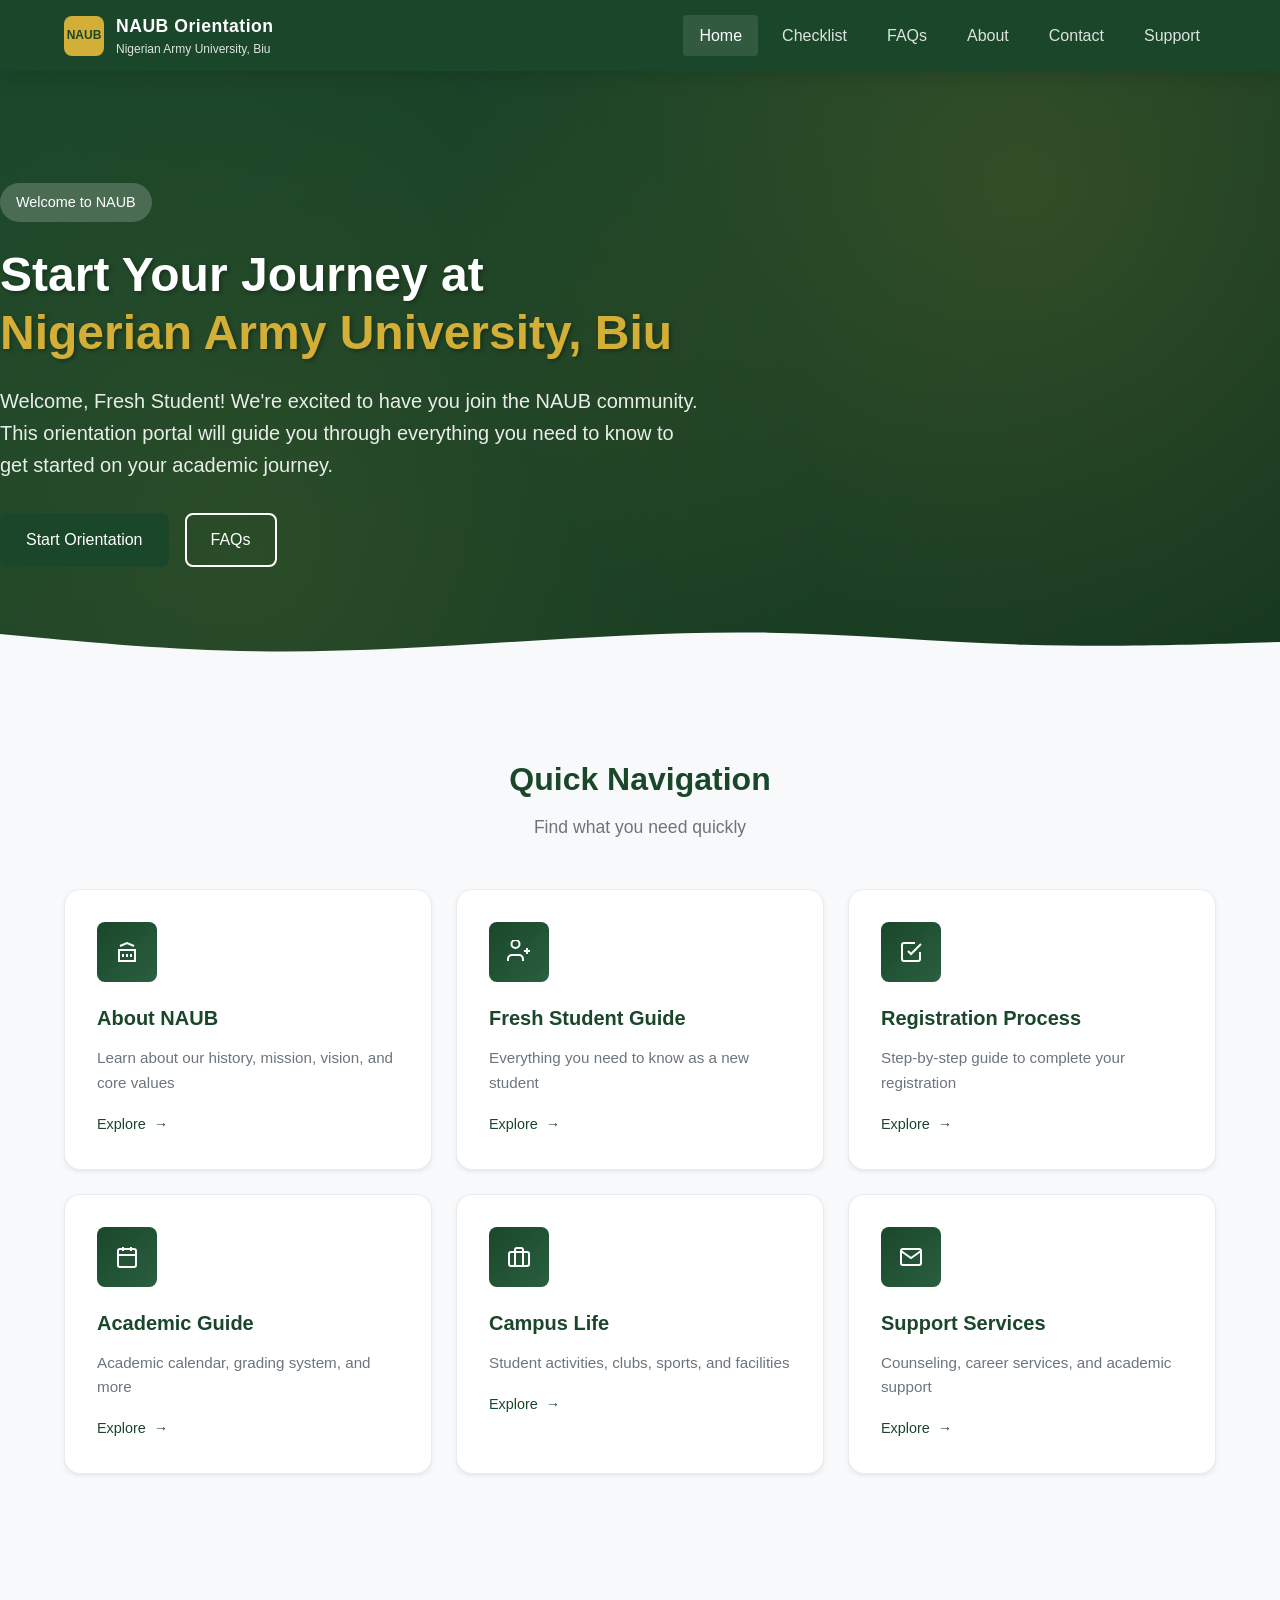
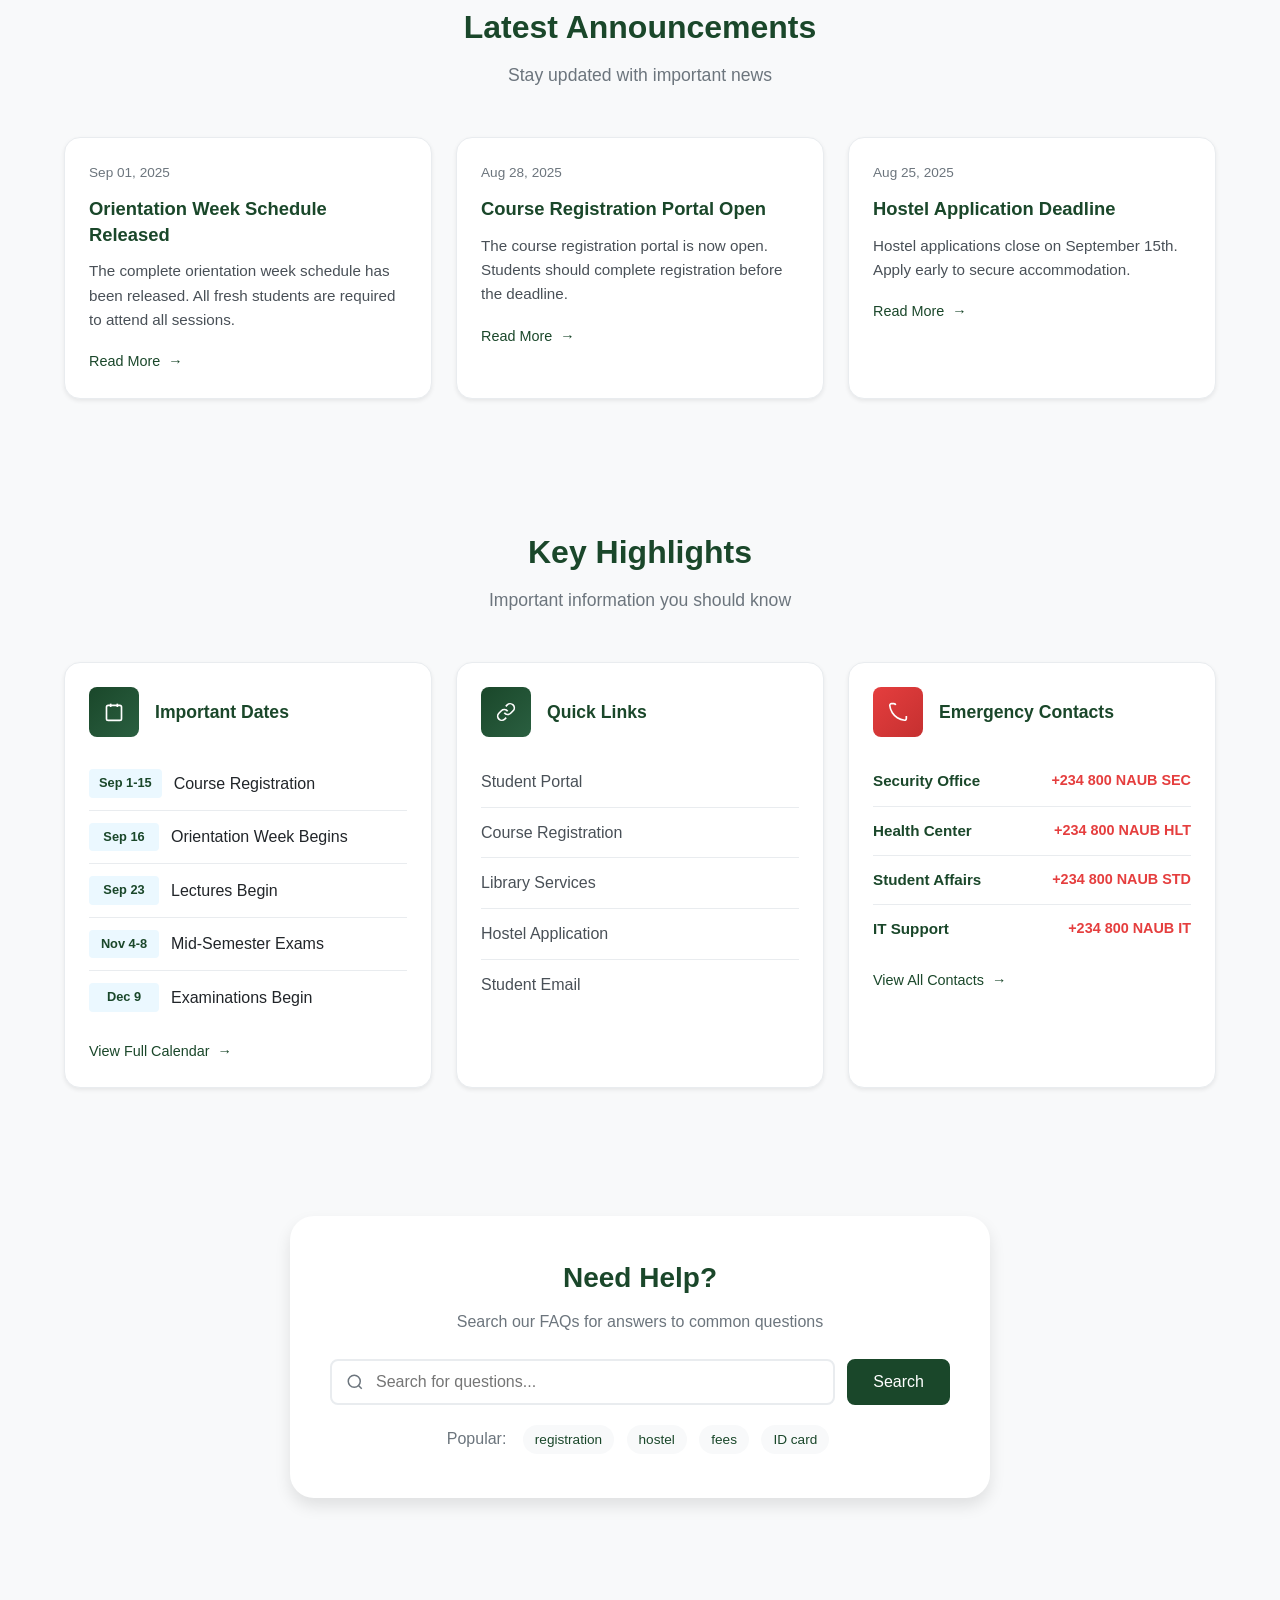
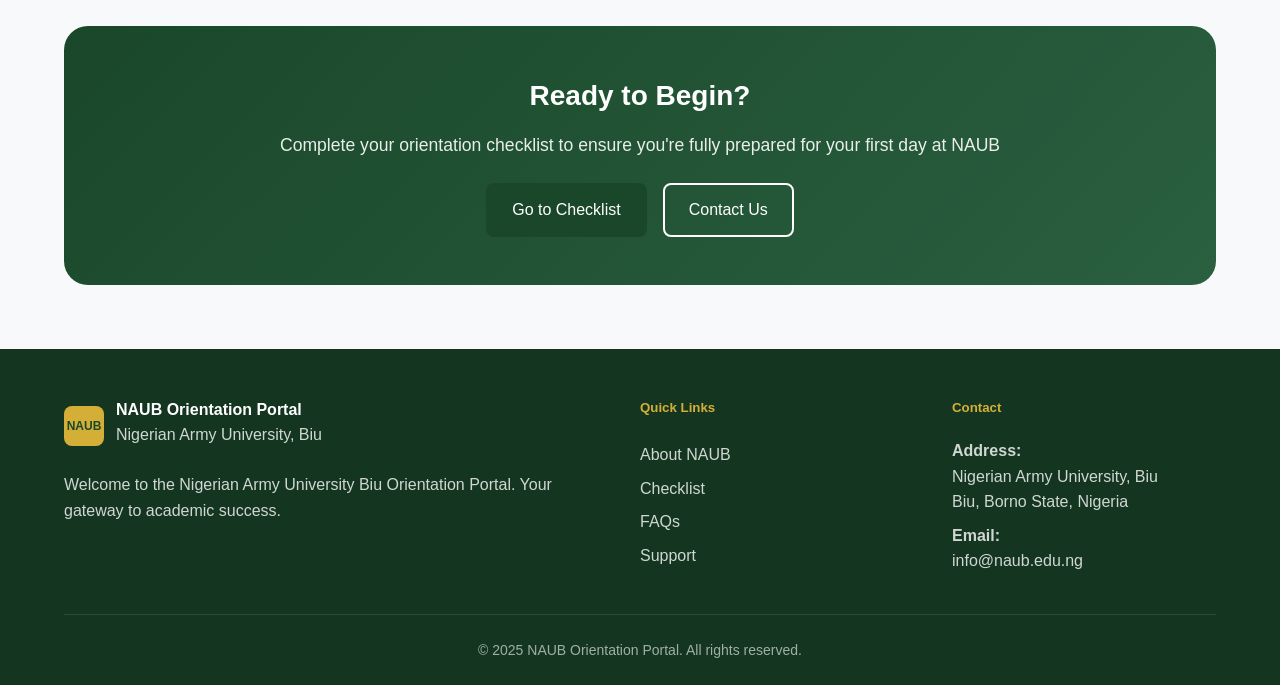
==== index.html @ d40f9c39 "Add styles and support page for NAUB Orientation Portal - Created a new CSS file (style.css) with co" ====
<!DOCTYPE html>
<html lang="en">
<head>
    <meta charset="UTF-8">
    <meta name="viewport" content="width=device-width, initial-scale=1.0">
    <meta name="description" content="NAUB Orientation Portal - Nigerian Army University Biu">
    <title>NAUB Orientation Portal | Welcome Fresh Students</title>
    <link rel="stylesheet" href="style.css">
</head>
<body>
    <header class="navbar" id="navbar">
        <div class="container">
            <a href="#" class="logo">
                <div class="logo-icon">NAUB</div>
                <div class="logo-text">
                    <span class="site-title">NAUB Orientation</span>
                    <span class="site-subtitle">Nigerian Army University, Biu</span>
                </div>
            </a>
            <button class="nav-toggle" id="navToggle" aria-label="Toggle navigation">
                <span></span>
                <span></span>
                <span></span>
            </button>
            <nav class="nav-menu" id="navMenu">
                <a href="index.html" class="nav-link active">Home</a>
                <a href="checklist.html" class="nav-link">Checklist</a>
                <a href="faq.html" class="nav-link">FAQs</a>
                <a href="about.html" class="nav-link">About</a>
                <a href="contact.html" class="nav-link">Contact</a>
                <a href="support.html" class="nav-link">Support</a>
            </nav>
        </div>
    </header>

    <main>
        <!-- Hero Section -->
        <section class="hero">
            <div class="hero-content">
                <div class="hero-badge">
                    <span>Welcome to NAUB</span>
                </div>
                <h1>Start Your Journey at<br><span class="accent">Nigerian Army University, Biu</span></h1>
                <p>Welcome, Fresh Student! We're excited to have you join the NAUB community. This orientation portal will guide you through everything you need to know to get started on your academic journey.</p>
                <div class="hero-buttons">
                    <a href="checklist.html" class="btn btn-primary">Start Orientation</a>
                    <a href="faq.html" class="btn btn-outline">FAQs</a>
                </div>
            </div>
            <div class="hero-wave">
                <svg viewBox="0 0 1440 320" preserveAspectRatio="none">
                    <path fill="#f8f9fa" d="M0,96L48,112C96,128,192,160,288,165.3C384,171,480,149,576,128C672,107,768,85,864,90.7C960,96,1056,128,1152,138.7C1248,149,1344,139,1392,133.3L1440,128L1440,320L1392,320C1344,320,1248,320,1152,320C1056,320,960,320,864,320C768,320,672,320,576,320C480,320,384,320,288,320C192,320,96,320,48,320L0,320Z"></path>
                </svg>
            </div>
        </section>

        <!-- Quick Navigation -->
        <section class="section">
            <div class="container">
                <div class="section-header">
                    <h2>Quick Navigation</h2>
                    <p>Find what you need quickly</p>
                </div>
                <div class="nav-cards">
                    <a href="about.html" class="nav-card">
                        <div class="nav-card-icon">
                            <svg width="24" height="24" viewBox="0 0 24 24" fill="none" stroke="currentColor" stroke-width="2">
                                <path d="M3 21h18M3 10h18M5 6l7-3 7 3M4 10v11M20 10v11M8 14v3M12 14v3M16 14v3"/>
                            </svg>
                        </div>
                        <h3>About NAUB</h3>
                        <p>Learn about our history, mission, vision, and core values</p>
                        <span class="nav-card-link">Explore <span class="arrow">&rarr;</span></span>
                    </a>
                    <a href="checklist.html" class="nav-card">
                        <div class="nav-card-icon">
                            <svg width="24" height="24" viewBox="0 0 24 24" fill="none" stroke="currentColor" stroke-width="2">
                                <path d="M16 21v-2a4 4 0 0 0-4-4H5a4 4 0 0 0-4 4v2"/><circle cx="8.5" cy="4" r="4"/><line x1="20" y1="8" x2="20" y2="14"/><line x1="23" y1="11" x2="17" y2="11"/>
                            </svg>
                        </div>
                        <h3>Fresh Student Guide</h3>
                        <p>Everything you need to know as a new student</p>
                        <span class="nav-card-link">Explore <span class="arrow">&rarr;</span></span>
                    </a>
                    <a href="checklist.html" class="nav-card">
                        <div class="nav-card-icon">
                            <svg width="24" height="24" viewBox="0 0 24 24" fill="none" stroke="currentColor" stroke-width="2">
                                <path d="M9 11l3 3L22 4"/><path d="M21 12v7a2 2 0 0 1-2 2H5a2 2 0 0 1-2-2V5a2 2 0 0 1 2-2h11"/>
                            </svg>
                        </div>
                        <h3>Registration Process</h3>
                        <p>Step-by-step guide to complete your registration</p>
                        <span class="nav-card-link">Explore <span class="arrow">&rarr;</span></span>
                    </a>
                    <a href="about.html" class="nav-card">
                        <div class="nav-card-icon">
                            <svg width="24" height="24" viewBox="0 0 24 24" fill="none" stroke="currentColor" stroke-width="2">
                                <rect x="3" y="4" width="18" height="18" rx="2" ry="2"/><line x1="16" y1="2" x2="16" y2="6"/><line x1="8" y1="2" x2="8" y2="6"/><line x1="3" y1="10" x2="21" y2="10"/>
                            </svg>
                        </div>
                        <h3>Academic Guide</h3>
                        <p>Academic calendar, grading system, and more</p>
                        <span class="nav-card-link">Explore <span class="arrow">&rarr;</span></span>
                    </a>
                    <a href="about.html" class="nav-card">
                        <div class="nav-card-icon">
                            <svg width="24" height="24" viewBox="0 0 24 24" fill="none" stroke="currentColor" stroke-width="2">
                                <rect x="2" y="7" width="20" height="14" rx="2" ry="2"/><path d="M16 21V5a2 2 0 0 0-2-2h-4a2 2 0 0 0-2 2v16"/>
                            </svg>
                        </div>
                        <h3>Campus Life</h3>
                        <p>Student activities, clubs, sports, and facilities</p>
                        <span class="nav-card-link">Explore <span class="arrow">&rarr;</span></span>
                    </a>
                    <a href="support.html" class="nav-card">
                        <div class="nav-card-icon">
                            <svg width="24" height="24" viewBox="0 0 24 24" fill="none" stroke="currentColor" stroke-width="2">
                                <path d="M4 4h16c1.1 0 2 .9 2 2v12c0 1.1-.9 2-2 2H4c-1.1 0-2-.9-2-2V6c0-1.1.9-2 2-2z"/><polyline points="22,6 12,13 2,6"/>
                            </svg>
                        </div>
                        <h3>Support Services</h3>
                        <p>Counseling, career services, and academic support</p>
                        <span class="nav-card-link">Explore <span class="arrow">&rarr;</span></span>
                    </a>
                </div>
            </div>
        </section>

        <!-- Announcements -->
        <section class="section bg-light">
            <div class="container">
                <div class="section-header">
                    <div>
                        <h2>Latest Announcements</h2>
                        <p>Stay updated with important news</p>
                    </div>
                </div>
                <div class="announcement-cards">
                    <article class="announcement-card">
                        <div class="announcement-date">Sep 01, 2025</div>
                        <h3>Orientation Week Schedule Released</h3>
                        <p>The complete orientation week schedule has been released. All fresh students are required to attend all sessions.</p>
                        <a href="#" class="announcement-link">Read More <span class="arrow">&rarr;</span></a>
                    </article>
                    <article class="announcement-card">
                        <div class="announcement-date">Aug 28, 2025</div>
                        <h3>Course Registration Portal Open</h3>
                        <p>The course registration portal is now open. Students should complete registration before the deadline.</p>
                        <a href="#" class="announcement-link">Read More <span class="arrow">&rarr;</span></a>
                    </article>
                    <article class="announcement-card">
                        <div class="announcement-date">Aug 25, 2025</div>
                        <h3>Hostel Application Deadline</h3>
                        <p>Hostel applications close on September 15th. Apply early to secure accommodation.</p>
                        <a href="#" class="announcement-link">Read More <span class="arrow">&rarr;</span></a>
                    </article>
                </div>
            </div>
        </section>

        <!-- Highlights -->
        <section class="section">
            <div class="container">
                <div class="section-header">
                    <h2>Key Highlights</h2>
                    <p>Important information you should know</p>
                </div>
                <div class="highlight-cards">
                    <div class="highlight-card">
                        <div class="highlight-header">
                            <div class="highlight-icon">
                                <svg width="20" height="20" viewBox="0 0 24 24" fill="none" stroke="currentColor" stroke-width="2">
                                    <rect x="3" y="4" width="18" height="18" rx="2" ry="2"/><line x1="16" y1="2" x2="16" y2="6"/><line x1="8" y1="2" x2="8" y2="6"/>
                                </svg>
                            </div>
                            <h3>Important Dates</h3>
                        </div>
                        <ul class="highlight-list">
                            <li><span class="date-badge">Sep 1-15</span><span>Course Registration</span></li>
                            <li><span class="date-badge">Sep 16</span><span>Orientation Week Begins</span></li>
                            <li><span class="date-badge">Sep 23</span><span>Lectures Begin</span></li>
                            <li><span class="date-badge">Nov 4-8</span><span>Mid-Semester Exams</span></li>
                            <li><span class="date-badge">Dec 9</span><span>Examinations Begin</span></li>
                        </ul>
                        <a href="#" class="highlight-link">View Full Calendar <span class="arrow">&rarr;</span></a>
                    </div>
                    <div class="highlight-card">
                        <div class="highlight-header">
                            <div class="highlight-icon">
                                <svg width="20" height="20" viewBox="0 0 24 24" fill="none" stroke="currentColor" stroke-width="2">
                                    <path d="M10 13a5 5 0 0 0 7.54.54l3-3a5 5 0 0 0-7.07-7.07l-1.72 1.71"/><path d="M14 11a5 5 0 0 0-7.54-.54l-3 3a5 5 0 0 0 7.07 7.07l1.71-1.71"/>
                                </svg>
                            </div>
                            <h3>Quick Links</h3>
                        </div>
                        <ul class="highlight-list quick-links">
                            <li><a href="#">Student Portal</a></li>
                            <li><a href="#">Course Registration</a></li>
                            <li><a href="#">Library Services</a></li>
                            <li><a href="#">Hostel Application</a></li>
                            <li><a href="#">Student Email</a></li>
                        </ul>
                    </div>
                    <div class="highlight-card">
                        <div class="highlight-header">
                            <div class="highlight-icon emergency">
                                <svg width="20" height="20" viewBox="0 0 24 24" fill="none" stroke="currentColor" stroke-width="2">
                                    <path d="M22 16.92v3a2 2 0 0 1-2.18 2 19.79 19.79 0 0 1-8.63-3.07 19.5 19.5 0 0 1-6-6 19.79 19.79 0 0 1-3.07-8.67A2 2 0 0 1 4.11 2h3a2 2 0 0 1 2 1.72"/>
                                </svg>
                            </div>
                            <h3>Emergency Contacts</h3>
                        </div>
                        <ul class="highlight-list emergency-contacts">
                            <li><div><strong>Security Office</strong><span>+234 800 NAUB SEC</span></div></li>
                            <li><div><strong>Health Center</strong><span>+234 800 NAUB HLT</span></div></li>
                            <li><div><strong>Student Affairs</strong><span>+234 800 NAUB STD</span></div></li>
                            <li><div><strong>IT Support</strong><span>+234 800 NAUB IT</span></div></li>
                        </ul>
                        <a href="contact.html" class="highlight-link">View All Contacts <span class="arrow">&rarr;</span></a>
                    </div>
                </div>
            </div>
        </section>

        <!-- Search/FAQ -->
        <section class="section bg-light">
            <div class="container">
                <div class="search-section">
                    <h2>Need Help?</h2>
                    <p>Search our FAQs for answers to common questions</p>
                    <form action="faq.html" method="GET" class="search-form">
                        <div class="search-input-wrapper">
                            <svg class="search-icon" width="18" height="18" viewBox="0 0 24 24" fill="none" stroke="currentColor" stroke-width="2">
                                <circle cx="11" cy="11" r="8"/><path d="M21 21l-4.35-4.35"/>
                            </svg>
                            <input type="text" name="search" placeholder="Search for questions...">
                        </div>
                        <button type="submit" class="btn btn-primary">Search</button>
                    </form>
                    <div class="search-suggestions">
                        <span>Popular:</span>
                        <a href="faq.html?search=registration">registration</a>
                        <a href="faq.html?search=hostel">hostel</a>
                        <a href="faq.html?search=fees">fees</a>
                        <a href="faq.html?search=ID card">ID card</a>
                    </div>
                </div>
            </div>
        </section>

        <!-- CTA -->
        <section class="section">
            <div class="container">
                <div class="cta-box">
                    <h2>Ready to Begin?</h2>
                    <p>Complete your orientation checklist to ensure you're fully prepared for your first day at NAUB</p>
                    <div class="cta-buttons">
                        <a href="checklist.html" class="btn btn-primary">Go to Checklist</a>
                        <a href="contact.html" class="btn btn-outline">Contact Us</a>
                    </div>
                </div>
            </div>
        </section>
    </main>

    <footer class="footer">
        <div class="container">
            <div class="footer-grid">
                <div class="footer-col">
                    <div class="footer-logo">
                        <div class="logo-icon">NAUB</div>
                        <div>
                            <h4>NAUB Orientation Portal</h4>
                            <p>Nigerian Army University, Biu</p>
                        </div>
                    </div>
                    <p>Welcome to the Nigerian Army University Biu Orientation Portal. Your gateway to academic success.</p>
                </div>
                <div class="footer-col">
                    <h5>Quick Links</h5>
                    <a href="about.html">About NAUB</a>
                    <a href="checklist.html">Checklist</a>
                    <a href="faq.html">FAQs</a>
                    <a href="support.html">Support</a>
                </div>
                <div class="footer-col">
                    <h5>Contact</h5>
                    <p><strong>Address:</strong><br>Nigerian Army University, Biu<br>Biu, Borno State, Nigeria</p>
                    <p><strong>Email:</strong><br>info@naub.edu.ng</p>
                </div>
            </div>
            <div class="footer-bottom">
                <p>&copy; 2025 NAUB Orientation Portal. All rights reserved.</p>
            </div>
        </div>
    </footer>

    <script src="main.js"></script>
</body>
</html>
---- style.css ----
:root {
    --naub-primary: #1a472a;
    --naub-primary-dark: #143620;
    --naub-primary-light: #2a5f40;
    --naub-gold: #d4af37;
    --naub-gold-dark: #b8962f;
    --naub-white: #ffffff;
    --naub-light: #f8f9fa;
    --naub-gray-light: #e9ecef;
    --naub-gray: #6c757d;
    --naub-gray-dark: #495057;
    --naub-black: #212529;
    --shadow-sm: 0 0.125rem 0.25rem rgba(0, 0, 0, 0.075);
    --shadow-md: 0 0.5rem 1rem rgba(0, 0, 0, 0.1);
    --shadow-lg: 0 1rem 3rem rgba(0, 0, 0, 0.15);
    --radius-sm: 0.25rem;
    --radius-md: 0.5rem;
    --radius-lg: 1rem;
    --radius-xl: 1.5rem;
    --transition: 0.3s ease-in-out;
}

* {
    margin: 0;
    padding: 0;
    box-sizing: border-box;
}

html {
    scroll-behavior: smooth;
}

body {
    font-family: -apple-system, BlinkMacSystemFont, 'Segoe UI', Roboto, 'Helvetica Neue', Arial, sans-serif;
    font-size: 1rem;
    line-height: 1.6;
    color: var(--naub-black);
    background-color: var(--naub-light);
    min-height: 100vh;
    display: flex;
    flex-direction: column;
}

main {
    flex: 1;
}

a {
    color: var(--naub-primary);
    text-decoration: none;
    transition: color var(--transition);
}

a:hover {
    color: var(--naub-gold);
}

.container {
    max-width: 1200px;
    margin: 0 auto;
    padding: 0 1.5rem;
}

/* Buttons */
.btn {
    display: inline-flex;
    align-items: center;
    justify-content: center;
    padding: 0.75rem 1.5rem;
    font-weight: 500;
    border-radius: var(--radius-md);
    transition: all var(--transition);
    cursor: pointer;
    border: 2px solid transparent;
    font-size: 1rem;
}

.btn-primary {
    background-color: var(--naub-primary);
    color: var(--naub-white);
    border-color: var(--naub-primary);
}

.btn-primary:hover {
    background-color: var(--naub-primary-dark);
    color: var(--naub-white);
    transform: translateY(-2px);
    box-shadow: var(--shadow-md);
    color: var(--naub-white);
}

.btn-outline {
    background-color: transparent;
    color: var(--naub-white);
    border-color: var(--naub-white);
}

.btn-outline:hover {
    background-color: var(--naub-white);
    color: var(--naub-primary);
    transform: translateY(-2px);
}

/* Navbar */
.navbar {
    position: fixed;
    top: 0;
    left: 0;
    right: 0;
    background-color: var(--naub-primary);
    padding: 0.75rem 0;
    z-index: 1000;
    box-shadow: var(--shadow-md);
}

.navbar .container {
    display: flex;
    align-items: center;
    justify-content: space-between;
}

.logo {
    display: flex;
    align-items: center;
    gap: 0.75rem;
}

.logo-icon {
    width: 40px;
    height: 40px;
    background: var(--naub-gold);
    border-radius: var(--radius-md);
    display: flex;
    align-items: center;
    justify-content: center;
    color: var(--naub-primary);
    font-weight: 700;
    font-size: 0.75rem;
}

.logo-text {
    display: flex;
    flex-direction: column;
}

.site-title {
    font-size: 1.1rem;
    font-weight: 700;
    color: var(--naub-white);
    letter-spacing: 0.5px;
}

.site-subtitle {
    font-size: 0.75rem;
    color: rgba(255, 255, 255, 0.85);
}

.nav-menu {
    display: flex;
    align-items: center;
    gap: 0.5rem;
}

.nav-link {
    color: rgba(255, 255, 255, 0.85);
    padding: 0.5rem 1rem;
    font-weight: 500;
    border-radius: var(--radius-sm);
    transition: all var(--transition);
}

.nav-link:hover,
.nav-link.active {
    color: var(--naub-white);
    background-color: rgba(255, 255, 255, 0.1);
}

.nav-toggle {
    display: none;
    flex-direction: column;
    gap: 5px;
    background: transparent;
    border: none;
    cursor: pointer;
    padding: 0.5rem;
}

.nav-toggle span {
    display: block;
    width: 25px;
    height: 3px;
    background-color: var(--naub-white);
    border-radius: 2px;
    transition: all var(--transition);
}

/* Hero Section */
.hero {
    position: relative;
    min-height: 70vh;
    display: flex;
    align-items: center;
    background: linear-gradient(135deg, var(--naub-primary) 0%, var(--naub-primary-dark) 100%);
    margin-top: 60px;
    overflow: hidden;
}

.hero::before {
    content: '';
    position: absolute;
    top: 0;
    left: 0;
    right: 0;
    bottom: 0;
    background: 
        radial-gradient(circle at 20% 80%, rgba(212, 175, 55, 0.1) 0%, transparent 50%),
        radial-gradient(circle at 80% 20%, rgba(212, 175, 55, 0.15) 0%, transparent 50%);
}

.hero-content {
    position: relative;
    z-index: 1;
    color: var(--naub-white);
    max-width: 700px;
}

.hero-badge {
    display: inline-block;
    background: rgba(255, 255, 255, 0.2);
    padding: 0.5rem 1rem;
    border-radius: 50px;
    font-size: 0.9rem;
    font-weight: 500;
    margin-bottom: 1.5rem;
    backdrop-filter: blur(5px);
}

.hero h1 {
    font-size: 3rem;
    font-weight: 700;
    line-height: 1.2;
    margin-bottom: 1.5rem;
    text-shadow: 2px 2px 4px rgba(0, 0, 0, 0.3);
}

.hero .accent {
    color: var(--naub-gold);
}

.hero p {
    font-size: 1.25rem;
    margin-bottom: 2rem;
    opacity: 0.9;
}

.hero-buttons {
    display: flex;
    gap: 1rem;
    flex-wrap: wrap;
}

.hero-wave {
    position: absolute;
    bottom: 0;
    left: 0;
    right: 0;
    overflow: hidden;
    line-height: 0;
}

.hero-wave svg {
    display: block;
    width: 100%;
    height: 80px;
}

/* Sections */
.section {
    padding: 4rem 0;
}

.section.bg-light {
    background-color: var(--naub-light);
}

.section-header {
    text-align: center;
    margin-bottom: 3rem;
}

.section-header h2 {
    font-size: 2rem;
    font-weight: 700;
    color: var(--naub-primary);
    margin-bottom: 0.5rem;
}

.section-header p {
    color: var(--naub-gray);
    font-size: 1.1rem;
}

/* Navigation Cards */
.nav-cards {
    display: grid;
    grid-template-columns: repeat(auto-fit, minmax(300px, 1fr));
    gap: 1.5rem;
}

.nav-card {
    display: block;
    background: var(--naub-white);
    border-radius: var(--radius-lg);
    padding: 2rem;
    box-shadow: var(--shadow-sm);
    transition: all var(--transition);
    border: 1px solid var(--naub-gray-light);
}

.nav-card:hover {
    transform: translateY(-5px);
    box-shadow: var(--shadow-lg);
    border-color: var(--naub-primary);
}

.nav-card-icon {
    width: 60px;
    height: 60px;
    background: linear-gradient(135deg, var(--naub-primary) 0%, var(--naub-primary-light) 100%);
    border-radius: var(--radius-md);
    display: flex;
    align-items: center;
    justify-content: center;
    margin-bottom: 1.25rem;
    color: var(--naub-white);
}

.nav-card h3 {
    font-size: 1.25rem;
    font-weight: 600;
    color: var(--naub-primary);
    margin-bottom: 0.75rem;
}

.nav-card p {
    color: var(--naub-gray);
    font-size: 0.95rem;
    margin-bottom: 1rem;
}

.nav-card-link {
    color: var(--naub-primary);
    font-weight: 500;
    font-size: 0.9rem;
    display: inline-flex;
    align-items: center;
}

.nav-card-link .arrow {
    margin-left: 0.5rem;
    transition: margin-left var(--transition);
}

.nav-card:hover .nav-card-link .arrow {
    margin-left: 0.75rem;
}

/* Announcement Cards */
.announcement-cards {
    display: grid;
    grid-template-columns: repeat(auto-fit, minmax(300px, 1fr));
    gap: 1.5rem;
}

.announcement-card {
    background: var(--naub-white);
    border-radius: var(--radius-lg);
    padding: 1.5rem;
    box-shadow: var(--shadow-sm);
    transition: all var(--transition);
    border: 1px solid var(--naub-gray-light);
}

.announcement-card:hover {
    transform: translateY(-3px);
    box-shadow: var(--shadow-md);
}

.announcement-date {
    color: var(--naub-gray);
    font-size: 0.85rem;
    margin-bottom: 0.75rem;
}

.announcement-card h3 {
    font-size: 1.15rem;
    font-weight: 600;
    color: var(--naub-primary);
    margin-bottom: 0.75rem;
    line-height: 1.4;
}

.announcement-card p {
    color: var(--naub-gray-dark);
    font-size: 0.95rem;
    margin-bottom: 1rem;
    line-height: 1.6;
}

.announcement-link {
    color: var(--naub-primary);
    font-weight: 500;
    font-size: 0.9rem;
    display: inline-flex;
    align-items: center;
}

.announcement-link .arrow {
    margin-left: 0.5rem;
    transition: margin-left var(--transition);
}

.announcement-link:hover .arrow {
    margin-left: 0.75rem;
}

/* Highlight Cards */
.highlight-cards {
    display: grid;
    grid-template-columns: repeat(3, 1fr);
    gap: 1.5rem;
}

.highlight-card {
    background: var(--naub-white);
    border-radius: var(--radius-lg);
    padding: 1.5rem;
    box-shadow: var(--shadow-sm);
    border: 1px solid var(--naub-gray-light);
}

.highlight-header {
    display: flex;
    align-items: center;
    margin-bottom: 1.25rem;
}

.highlight-icon {
    width: 50px;
    height: 50px;
    background: linear-gradient(135deg, var(--naub-primary) 0%, var(--naub-primary-light) 100%);
    border-radius: var(--radius-md);
    display: flex;
    align-items: center;
    justify-content: center;
    margin-right: 1rem;
    flex-shrink: 0;
    color: var(--naub-white);
}

.highlight-icon.emergency {
    background: linear-gradient(135deg, #e53e3e 0%, #c53030 100%);
}

.highlight-header h3 {
    font-size: 1.1rem;
    font-weight: 600;
    color: var(--naub-primary);
    margin-bottom: 0;
}

.highlight-list {
    list-style: none;
    padding: 0;
    margin: 0;
}

.highlight-list li {
    padding: 0.75rem 0;
    border-bottom: 1px solid var(--naub-gray-light);
    display: flex;
    align-items: center;
}

.highlight-list li:last-child {
    border-bottom: none;
}

.date-badge {
    background: #ebf8ff;
    color: var(--naub-primary);
    padding: 4px 10px;
    border-radius: var(--radius-sm);
    font-size: 0.8rem;
    font-weight: 600;
    margin-right: 0.75rem;
    min-width: 70px;
    text-align: center;
}

.highlight-list.quick-links li a {
    color: var(--naub-gray-dark);
    display: block;
    width: 100%;
}

.highlight-list.quick-links li a:hover {
    color: var(--naub-primary);
}

.emergency-contacts li > div {
    display: flex;
    justify-content: space-between;
    width: 100%;
}

.emergency-contacts li strong {
    color: var(--naub-primary);
    font-size: 0.95rem;
}

.emergency-contacts li span {
    color: #e53e3e;
    font-weight: 600;
    font-size: 0.9rem;
}

.highlight-link {
    display: inline-flex;
    align-items: center;
    color: var(--naub-primary);
    font-weight: 500;
    font-size: 0.9rem;
    margin-top: 1rem;
}

.highlight-link .arrow {
    margin-left: 0.5rem;
}

/* Search Section */
.search-section {
    text-align: center;
    background: var(--naub-white);
    padding: 2.5rem;
    border-radius: var(--radius-xl);
    box-shadow: var(--shadow-md);
    max-width: 700px;
    margin: 0 auto;
}

.search-section h2 {
    font-size: 1.75rem;
    font-weight: 700;
    color: var(--naub-primary);
    margin-bottom: 0.5rem;
}

.search-section p {
    color: var(--naub-gray);
    margin-bottom: 1.5rem;
}

.search-form {
    display: flex;
    gap: 0.75rem;
    margin-bottom: 1rem;
}

.search-input-wrapper {
    position: relative;
    flex: 1;
}

.search-icon {
    position: absolute;
    left: 1rem;
    top: 50%;
    transform: translateY(-50%);
    color: var(--naub-gray);
}

.search-form input {
    width: 100%;
    padding: 0.75rem 1rem 0.75rem 2.75rem;
    border: 2px solid var(--naub-gray-light);
    border-radius: var(--radius-md);
    font-size: 1rem;
    transition: all var(--transition);
}

.search-form input:focus {
    outline: none;
    border-color: var(--naub-primary);
    box-shadow: 0 0 0 3px rgba(26, 71, 42, 0.1);
}

.search-suggestions {
    margin-top: 0.75rem;
}

.search-suggestions span {
    color: var(--naub-gray);
    margin-right: 0.5rem;
}

.search-suggestions a {
    display: inline-block;
    background: var(--naub-light);
    padding: 0.25rem 0.75rem;
    border-radius: 50px;
    font-size: 0.85rem;
    margin: 0.25rem;
    transition: all var(--transition);
}

.search-suggestions a:hover {
    background: var(--naub-primary);
    color: var(--naub-white);
}

/* CTA Section */
.cta-box {
    background: linear-gradient(135deg, var(--naub-primary) 0%, var(--naub-primary-light) 100%);
    padding: 3rem;
    border-radius: var(--radius-xl);
    text-align: center;
    color: var(--naub-white);
}

.cta-box h2 {
    font-size: 1.75rem;
    font-weight: 700;
    margin-bottom: 0.75rem;
}

.cta-box p {
    opacity: 0.9;
    margin-bottom: 1.5rem;
    font-size: 1.1rem;
}

.cta-buttons {
    display: flex;
    gap: 1rem;
    justify-content: center;
    flex-wrap: wrap;
}

.cta-box .btn-outline {
    border-color: var(--naub-white);
    color: var(--naub-white);
}

.cta-box .btn-outline:hover {
    background: var(--naub-white);
    color: var(--naub-primary);
}

/* Footer */
.footer {
    background-color: var(--naub-primary-dark);
    color: var(--naub-white);
    padding: 3rem 0 1.5rem;
    margin-top: auto;
}

.footer-grid {
    display: grid;
    grid-template-columns: 2fr 1fr 1fr;
    gap: 3rem;
    margin-bottom: 2rem;
}

.footer-logo {
    display: flex;
    align-items: center;
    gap: 0.75rem;
    margin-bottom: 1rem;
}

.footer-logo .logo-icon {
    background: var(--naub-gold);
    color: var(--naub-primary);
}

.footer-logo h4 {
    color: var(--naub-white);
    margin-bottom: 0;
}

.footer-logo p {
    color: rgba(255, 255, 255, 0.8);
    margin-bottom: 0;
}

.footer-col h5 {
    color: var(--naub-gold);
    font-weight: 700;
    margin-bottom: 1.25rem;
}

.footer-col p {
    color: rgba(255, 255, 255, 0.8);
    margin-bottom: 0.5rem;
}

.footer-col a {
    color: rgba(255, 255, 255, 0.8);
    display: block;
    padding: 0.25rem 0;
}

.footer-col a:hover {
    color: var(--naub-gold);
    transform: translateX(5px);
}

.footer-bottom {
    border-top: 1px solid rgba(255, 255, 255, 0.1);
    padding-top: 1.5rem;
    text-align: center;
}

.footer-bottom p {
    margin: 0;
    font-size: 0.875rem;
    color: rgba(255, 255, 255, 0.6);
}

/* Responsive */
@media (max-width: 991px) {
    .nav-toggle {
        display: flex;
    }

    .nav-menu {
        position: absolute;
        top: 100%;
        left: 0;
        right: 0;
        background: var(--naub-primary);
        flex-direction: column;
        padding: 1rem;
        display: none;
    }

    .nav-menu.active {
        display: flex;
    }

    .hero h1 {
        font-size: 2rem;
    }

    .highlight-cards {
        grid-template-columns: 1fr;
    }

    .footer-grid {
        grid-template-columns: 1fr;
        gap: 2rem;
    }

    .hero-buttons {
        flex-direction: column;
    }

    .hero-buttons .btn {
        width: 100%;
    }

    .search-form {
        flex-direction: column;
    }

    .cta-buttons {
        flex-direction: column;
    }

    .cta-buttons .btn {
        width: 100%;
    }
}

@media (max-width: 575px) {
    .hero {
        min-height: 60vh;
    }

    .hero h1 {
        font-size: 1.75rem;
    }

    .section {
        padding: 2.5rem 0;
    }

    .section-header h2 {
        font-size: 1.5rem;
    }

    .nav-cards {
        grid-template-columns: 1fr;
    }

    .highlight-cards {
        grid-template-columns: 1fr;
    }

    .hero-wave svg {
        height: 50px;
    }
}

/* Page Hero */
.page-hero {
    background: linear-gradient(135deg, var(--naub-primary) 0%, var(--naub-primary-dark) 100%);
    padding: 80px 0;
    margin-top: 60px;
    text-align: center;
}

.page-hero h1 {
    font-size: 2.5rem;
    color: var(--naub-white);
    margin-bottom: 0.5rem;
}

.page-hero p {
    color: rgba(255, 255, 255, 0.9);
    font-size: 1.1rem;
    margin-bottom: 0;
}

/* Content Card */
.content-card {
    background: var(--naub-white);
    border-radius: var(--radius-lg);
    padding: 2rem;
    box-shadow: var(--shadow-sm);
}

.content-card h2,
.content-card h3 {
    color: var(--naub-primary);
}

.content-card h2 {
    font-size: 1.75rem;
    margin-bottom: 1rem;
}

.content-card h3 {
    font-size: 1.25rem;
    margin-top: 1.5rem;
    margin-bottom: 0.75rem;
}

.content-card p {
    color: var(--naub-gray-dark);
    margin-bottom: 1rem;
}

.content-card ul {
    list-style: none;
    padding: 0;
    margin-bottom: 1rem;
}

.content-card ul li {
    padding: 0.5rem 0;
    padding-left: 1.5rem;
    position: relative;
}

.content-card ul li::before {
    content: '\2713';
    position: absolute;
    left: 0;
    color: var(--naub-gold);
}

.grid-list {
    display: grid;
    grid-template-columns: repeat(auto-fit, minmax(200px, 1fr));
    gap: 1rem;
    margin-top: 1rem;
}

.grid-list li {
    background: var(--naub-light);
    padding: 1rem;
    border-radius: var(--radius-md);
    text-align: center;
}

/* Calendar */
.calendar-list {
    display: flex;
    flex-direction: column;
    gap: 1rem;
}

.calendar-item {
    display: flex;
    align-items: center;
    background: var(--naub-white);
    border-radius: var(--radius-md);
    padding: 1rem 1.5rem;
    box-shadow: var(--shadow-sm);
}

.calendar-date {
    background: var(--naub-primary);
    color: var(--naub-white);
    padding: 0.5rem 1rem;
    border-radius: var(--radius-md);
    font-weight: 600;
    min-width: 100px;
    text-align: center;
    margin-right: 1.5rem;
}

.calendar-info h4 {
    color: var(--naub-primary);
    margin-bottom: 0.25rem;
}

.calendar-info p {
    color: var(--naub-gray);
    margin-bottom: 0;
    font-size: 0.9rem;
}

/* Support Grid */
.support-grid {
    display: grid;
    grid-template-columns: repeat(auto-fit, minmax(280px, 1fr));
    gap: 1.5rem;
}

.support-card {
    background: var(--naub-white);
    border-radius: var(--radius-lg);
    padding: 2rem;
    text-align: center;
    box-shadow: var(--shadow-sm);
    transition: all var(--transition);
}

.support-card:hover {
    transform: translateY(-5px);
    box-shadow: var(--shadow-md);
}

.support-icon {
    width: 70px;
    height: 70px;
    background: linear-gradient(135deg, var(--naub-primary) 0%, var(--naub-primary-light) 100%);
    border-radius: 50%;
    display: flex;
    align-items: center;
    justify-content: center;
    margin: 0 auto 1.5rem;
    color: var(--naub-white);
}

.support-card h3 {
    color: var(--naub-primary);
    margin-bottom: 0.75rem;
}

.support-card p {
    color: var(--naub-gray);
    font-size: 0.95rem;
    margin-bottom: 1rem;
}

.support-link {
    color: var(--naub-primary);
    font-weight: 500;
    display: inline-flex;
    align-items: center;
}

.support-link:hover {
    color: var(--naub-gold);
}

/* Emergency Grid */
.emergency-grid {
    display: grid;
    grid-template-columns: repeat(auto-fit, minmax(200px, 1fr));
    gap: 1.5rem;
}

.emergency-card {
    background: var(--naub-white);
    border-radius: var(--radius-lg);
    padding: 1.5rem;
    text-align: center;
    box-shadow: var(--shadow-sm);
    border-top: 4px solid #e53e3e;
}

.emergency-card h4 {
    color: var(--naub-primary);
    margin-bottom: 0.5rem;
}

.emergency-number {
    font-size: 1.25rem;
    font-weight: 700;
    color: #e53e3e;
    margin-bottom: 0;
}

/* Contact Grid */
.contact-grid {
    display: grid;
    grid-template-columns: 1fr 1fr;
    gap: 3rem;
}

.contact-info h2 {
    font-size: 1.75rem;
    color: var(--naub-primary);
    margin-bottom: 1rem;
}

.contact-item {
    display: flex;
    gap: 1rem;
    margin-bottom: 1.5rem;
}

.contact-icon {
    width: 50px;
    height: 50px;
    background: var(--naub-light);
    border-radius: var(--radius-md);
    display: flex;
    align-items: center;
    justify-content: center;
    color: var(--naub-primary);
    flex-shrink: 0;
}

.contact-item h4 {
    color: var(--naub-primary);
    margin-bottom: 0.25rem;
}

.contact-item p {
    color: var(--naub-gray-dark);
    margin-bottom: 0;
}

.contact-form-wrapper {
    background: var(--naub-white);
    border-radius: var(--radius-lg);
    padding: 2rem;
    box-shadow: var(--shadow-sm);
}

.contact-form-wrapper h3 {
    color: var(--naub-primary);
    margin-bottom: 1.5rem;
}

.form-group {
    margin-bottom: 1rem;
}

.form-group label {
    display: block;
    font-weight: 600;
    color: var(--naub-gray-dark);
    margin-bottom: 0.5rem;
}

.form-group input,
.form-group select,
.form-group textarea {
    width: 100%;
    padding: 0.75rem 1rem;
    border: 2px solid var(--naub-gray-light);
    border-radius: var(--radius-md);
    font-size: 1rem;
    transition: all var(--transition);
}

.form-group input:focus,
.form-group select:focus,
.form-group textarea:focus {
    outline: none;
    border-color: var(--naub-primary);
    box-shadow: 0 0 0 3px rgba(26, 71, 42, 0.1);
}

.form-group textarea {
    resize: vertical;
    min-height: 120px;
}

/* Responsive for additional pages */
@media (max-width: 991px) {
    .contact-grid {
        grid-template-columns: 1fr;
        gap: 2rem;
    }
    
    .page-hero h1 {
        font-size: 2rem;
    }
}
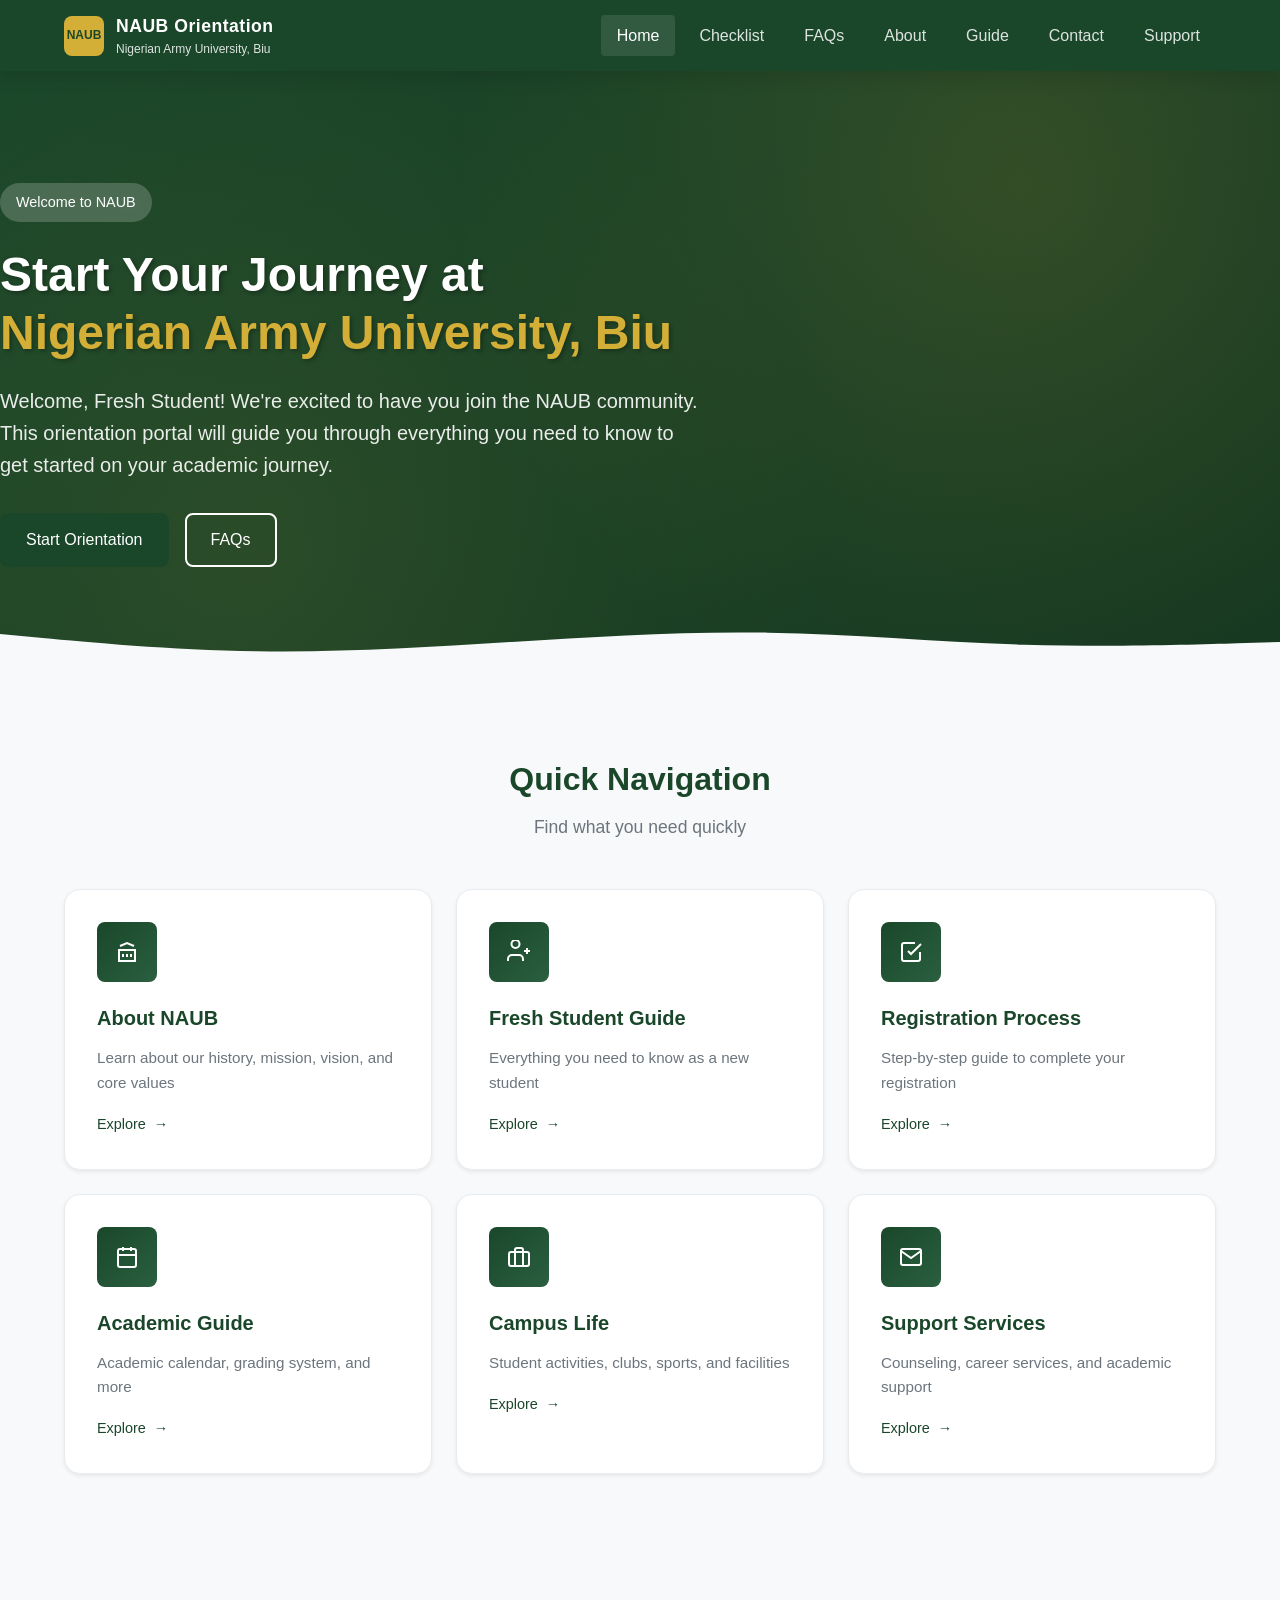
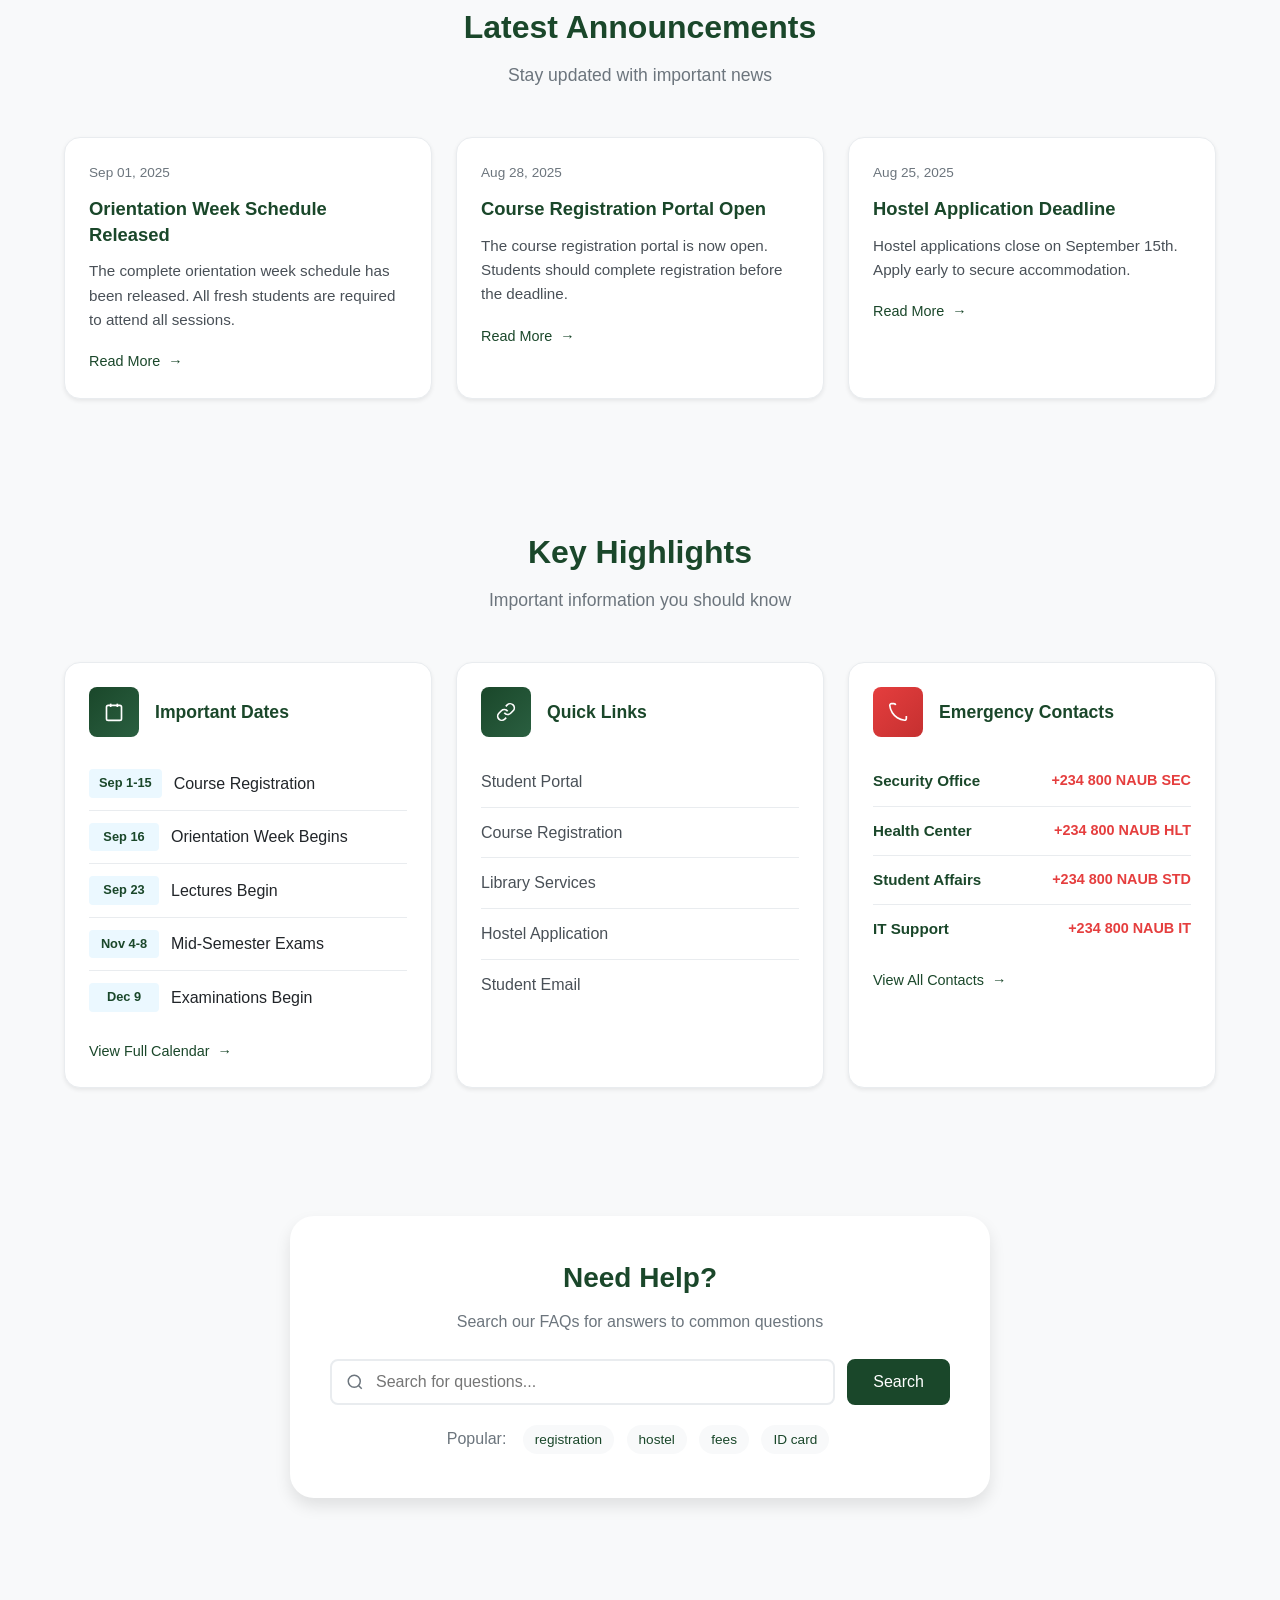
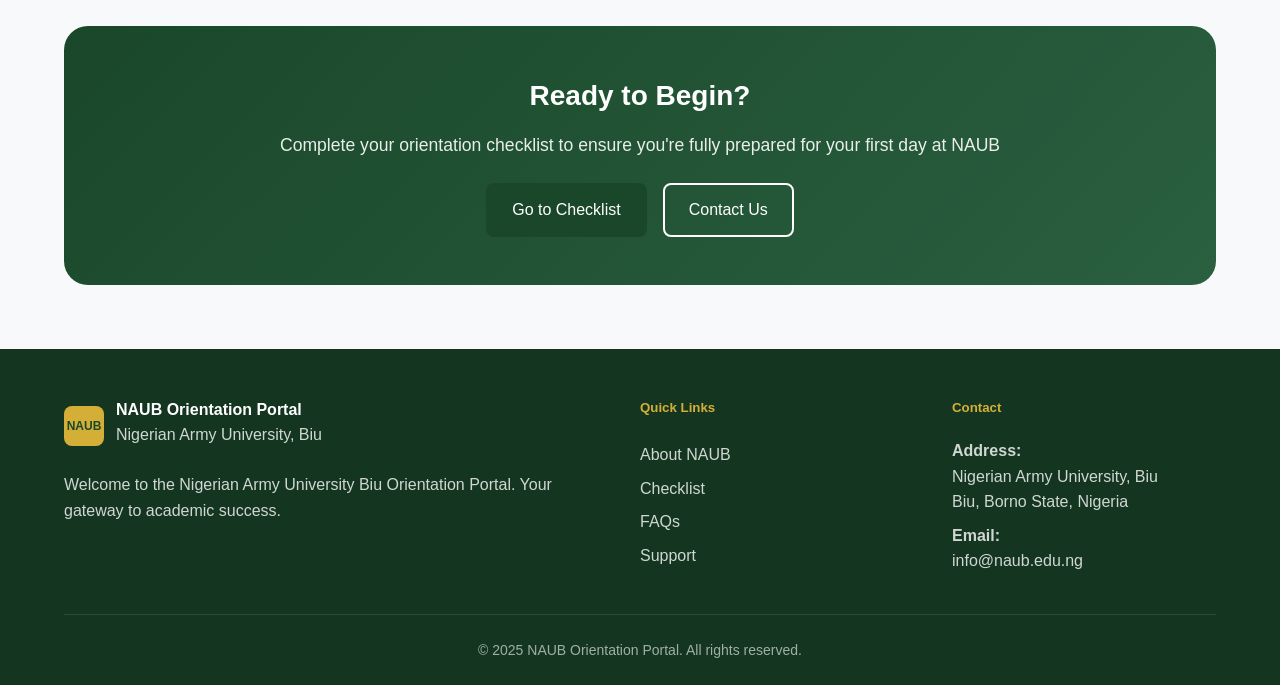
==== commit f2ddaa9e: "Add academic guide, campus life, fresh student guide, registration guide, and student conduct guide " ====
--- a/index.html
+++ b/index.html
@@ -27,6 +27,7 @@
                 <a href="checklist.html" class="nav-link">Checklist</a>
                 <a href="faq.html" class="nav-link">FAQs</a>
                 <a href="about.html" class="nav-link">About</a>
+                <a href="fresh-student-guide.html" class="nav-link">Guide</a>
                 <a href="contact.html" class="nav-link">Contact</a>
                 <a href="support.html" class="nav-link">Support</a>
             </nav>
--- a/style.css
+++ b/style.css
@@ -1114,4 +1114,42 @@
     .page-hero h1 {
         font-size: 2rem;
     }
+}
+
+/* Grading Table */
+.grading-table {
+    border: 1px solid var(--naub-gray-light);
+    border-radius: var(--radius-md);
+    overflow: hidden;
+    margin-bottom: 1.5rem;
+}
+
+.grade-row {
+    display: grid;
+    grid-template-columns: 80px 120px 80px 1fr;
+    padding: 0.75rem 1rem;
+    border-bottom: 1px solid var(--naub-gray-light);
+}
+
+.grade-row:last-child {
+    border-bottom: none;
+}
+
+.grade-row.header {
+    background: var(--naub-primary);
+    color: var(--naub-white);
+    font-weight: 600;
+}
+
+.grade-row span {
+    text-align: center;
+}
+
+.grade-row.header span {
+    text-align: center;
+}
+
+.grade-row span:first-child,
+.grade-row span:last-child {
+    text-align: left;
 }
